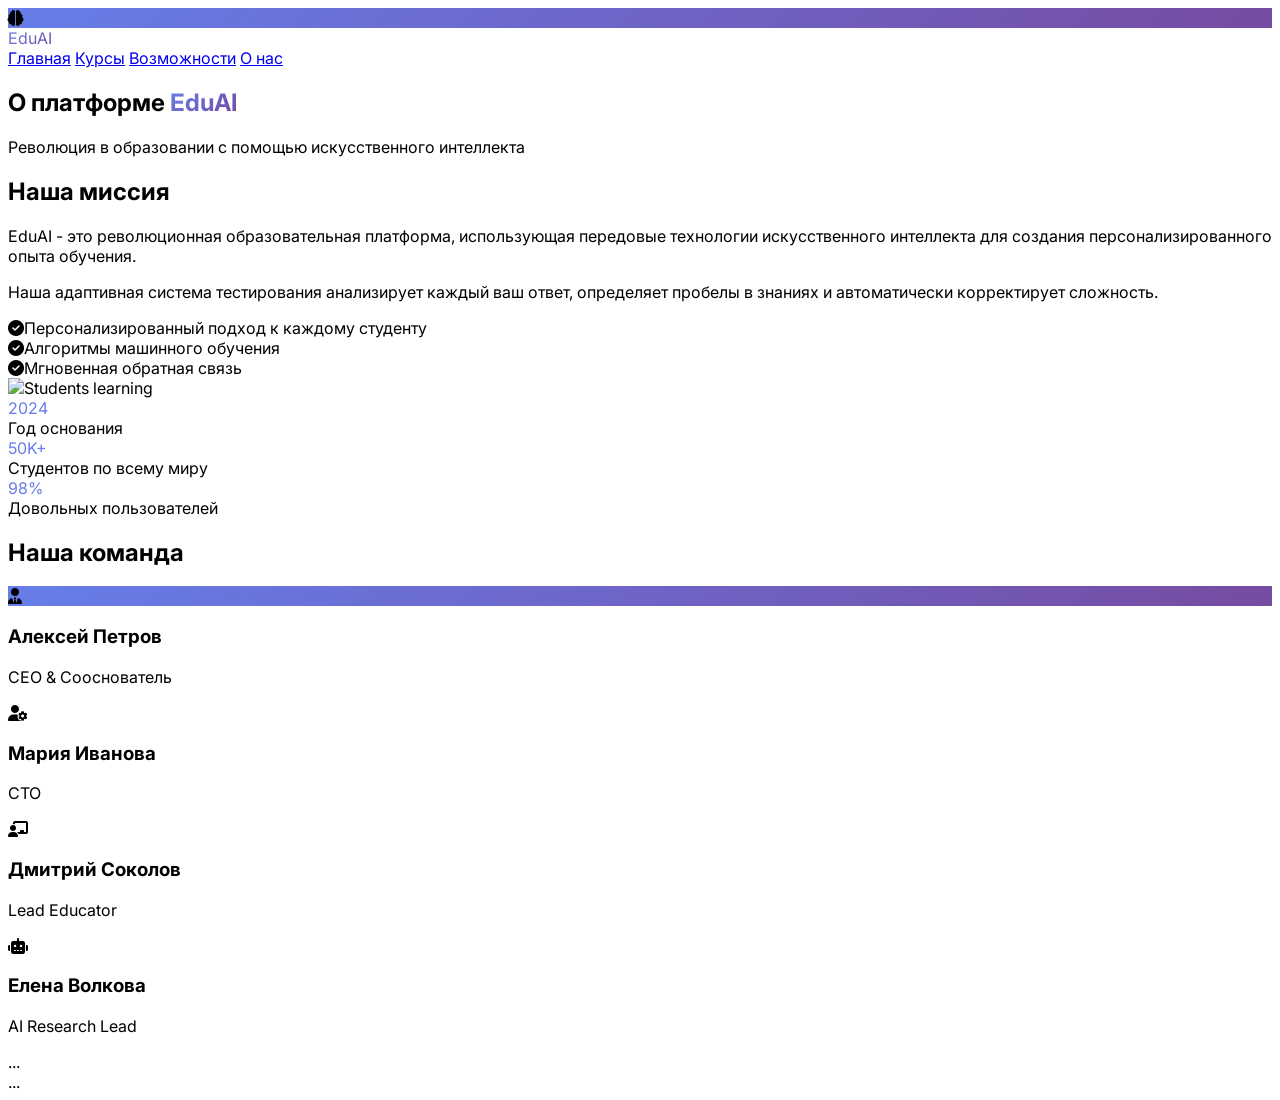
==== about.html @ 0e47fc03 "Add files via upload" ====
<!DOCTYPE html>
<html lang="ru">
<head>
    <meta charset="UTF-8">
    <meta name="viewport" content="width=device-width, initial-scale=1.0">
    <title>EduAI - О нас</title>
    <script src="https://cdn.tailwindcss.com"></script>
    <link rel="stylesheet" href="https://cdnjs.cloudflare.com/ajax/libs/font-awesome/6.4.0/css/all.min.css">
    <link rel="stylesheet" href="style.css">
</head>
<body class="bg-gray-50">
    <nav class="fixed top-0 w-full bg-white shadow-md z-50">
        <div class="max-w-7xl mx-auto px-4 sm:px-6 lg:px-8">
            <div class="flex justify-between items-center h-16">
                <div class="flex items-center space-x-2">
                    <div class="w-10 h-10 gradient-bg rounded-lg flex items-center justify-center"><i class="fas fa-brain text-white text-xl"></i></div>
                    <span class="text-2xl font-bold gradient-text">EduAI</span>
                </div>
                <div class="hidden md:flex items-center space-x-8">
                    <a href="index.html" class="text-gray-700 hover:text-purple-600 transition">Главная</a>
                    <a href="courses.html" class="text-gray-700 hover:text-purple-600 transition">Курсы</a>
                    <a href="features.html" class="text-gray-700 hover:text-purple-600 transition">Возможности</a>
                    <a href="about.html" class="text-purple-600 font-medium">О нас</a>
                </div>
                <div class="flex items-center space-x-4" id="authButtons"></div>
            </div>
        </div>
    </nav>

    <div class="pt-16 min-h-screen">
        <section class="py-20 bg-gradient-to-b from-purple-50 to-white">
            <div class="max-w-7xl mx-auto px-4 sm:px-6 lg:px-8">
                <div class="text-center mb-16">
                    <h1 class="text-5xl font-bold mb-4">О платформе <span class="gradient-text">EduAI</span></h1>
                    <p class="text-xl text-gray-600">Революция в образовании с помощью искусственного интеллекта</p>
                </div>
                
                <div class="grid md:grid-cols-2 gap-12 items-center mb-20">
                    <div>
                        <h2 class="text-3xl font-bold mb-6">Наша миссия</h2>
                        <p class="text-gray-600 mb-6">EduAI - это революционная образовательная платформа, использующая передовые технологии искусственного интеллекта для создания персонализированного опыта обучения.</p>
                        <p class="text-gray-600 mb-6">Наша адаптивная система тестирования анализирует каждый ваш ответ, определяет пробелы в знаниях и автоматически корректирует сложность.</p>
                        <div class="space-y-4">
                            <div class="flex items-center space-x-3"><i class="fas fa-check-circle text-green-500 text-xl"></i><span>Персонализированный подход к каждому студенту</span></div>
                            <div class="flex items-center space-x-3"><i class="fas fa-check-circle text-green-500 text-xl"></i><span>Алгоритмы машинного обучения</span></div>
                            <div class="flex items-center space-x-3"><i class="fas fa-check-circle text-green-500 text-xl"></i><span>Мгновенная обратная связь</span></div>
                        </div>
                    </div>
                    <div class="relative">
                        <img src="https://images.unsplash.com/photo-1522202176988-66273c2fd55f?ixlib=rb-4.0.3&auto=format&fit=crop&w=1471&q=80" alt="Students learning" class="rounded-2xl shadow-2xl">
                    </div>
                </div>

                <div class="grid md:grid-cols-3 gap-8 text-center">
                    <div class="p-8 bg-white rounded-2xl shadow-md"><div class="text-5xl font-bold gradient-text mb-2">2024</div><div class="text-gray-600">Год основания</div></div>
                    <div class="p-8 bg-white rounded-2xl shadow-md"><div class="text-5xl font-bold gradient-text mb-2">50K+</div><div class="text-gray-600">Студентов по всему миру</div></div>
                    <div class="p-8 bg-white rounded-2xl shadow-md"><div class="text-5xl font-bold gradient-text mb-2">98%</div><div class="text-gray-600">Довольных пользователей</div></div>
                </div>
            </div>
        </section>

        <section class="py-20 bg-white">
            <div class="max-w-7xl mx-auto px-4 sm:px-6 lg:px-8">
                <h2 class="text-3xl font-bold text-center mb-12">Наша команда</h2>
                <div class="grid md:grid-cols-4 gap-8">
                    <div class="text-center">
                        <div class="w-32 h-32 mx-auto mb-4 gradient-bg rounded-full flex items-center justify-center"><i class="fas fa-user-tie text-white text-4xl"></i></div>
                        <h3 class="text-xl font-bold">Алексей Петров</h3>
                        <p class="text-gray-600">CEO & Сооснователь</p>
                    </div>
                    <div class="text-center">
                        <div class="w-32 h-32 mx-auto mb-4 bg-blue-500 rounded-full flex items-center justify-center"><i class="fas fa-user-cog text-white text-4xl"></i></div>
                        <h3 class="text-xl font-bold">Мария Иванова</h3>
                        <p class="text-gray-600">CTO</p>
                    </div>
                    <div class="text-center">
                        <div class="w-32 h-32 mx-auto mb-4 bg-green-500 rounded-full flex items-center justify-center"><i class="fas fa-chalkboard-teacher text-white text-4xl"></i></div>
                        <h3 class="text-xl font-bold">Дмитрий Соколов</h3>
                        <p class="text-gray-600">Lead Educator</p>
                    </div>
                    <div class="text-center">
                        <div class="w-32 h-32 mx-auto mb-4 bg-purple-500 rounded-full flex items-center justify-center"><i class="fas fa-robot text-white text-4xl"></i></div>
                        <h3 class="text-xl font-bold">Елена Волкова</h3>
                        <p class="text-gray-600">AI Research Lead</p>
                    </div>
                </div>
            </div>
        </section>
    </div>

    <!-- Auth Modals (same as in index.html) -->
    <div id="loginModal" class="hidden fixed inset-0 bg-black bg-opacity-50 z-50 flex items-center justify-center p-4">...</div>
    <div id="registerModal" class="hidden fixed inset-0 bg-black bg-opacity-50 z-50 flex items-center justify-center p-4">...</div>

    <script src="script.js"></script>
</body>
</html>
---- style.css ----
@import url('https://fonts.googleapis.com/css2?family=Inter:wght@300;400;500;600;700;800&display=swap');

* {
    font-family: 'Inter', sans-serif;
}

.gradient-bg {
    background: linear-gradient(135deg, #667eea 0%, #764ba2 100%);
}

.gradient-text {
    background: linear-gradient(135deg, #667eea 0%, #764ba2 100%);
    -webkit-background-clip: text;
    -webkit-text-fill-color: transparent;
    background-clip: text;
}

.card-hover {
    transition: all 0.3s ease;
}

.card-hover:hover {
    transform: translateY(-8px);
    box-shadow: 0 20px 40px rgba(0,0,0,0.1);
}

.animate-float {
    animation: float 6s ease-in-out infinite;
}

@keyframes float {
    0%, 100% { transform: translateY(0px); }
    50% { transform: translateY(-20px); }
}

.animate-pulse-slow {
    animation: pulse 3s cubic-bezier(0.4, 0, 0.6, 1) infinite;
}

.glass-effect {
    background: rgba(255, 255, 255, 0.1);
    backdrop-filter: blur(10px);
    border: 1px solid rgba(255, 255, 255, 0.2);
}

.fade-in {
    animation: fadeIn 0.5s ease-in;
}

@keyframes fadeIn {
    from { opacity: 0; transform: translateY(20px); }
    to { opacity: 1; transform: translateY(0); }
}

.question-transition {
    animation: questionSlide 0.4s ease-out;
}

@keyframes questionSlide {
    from { opacity: 0; transform: translateX(50px); }
    to { opacity: 1; transform: translateX(0); }
}

.correct-answer {
    animation: correctPulse 0.6s ease;
}

@keyframes correctPulse {
    0%, 100% { transform: scale(1); }
    50% { transform: scale(1.05); background-color: #10b981; }
}

.wrong-answer {
    animation: wrongShake 0.5s ease;
}

@keyframes wrongShake {
    0%, 100% { transform: translateX(0); }
    25% { transform: translateX(-10px); }
    75% { transform: translateX(10px); }
}

.ai-thinking {
    animation: thinking 1.5s ease-in-out infinite;
}

@keyframes thinking {
    0%, 100% { opacity: 0.4; }
    50% { opacity: 1; }
}

::-webkit-scrollbar {
    width: 8px;
}

::-webkit-scrollbar-track {
    background: #f1f1f1;
}

::-webkit-scrollbar-thumb {
    background: #667eea;
    border-radius: 4px;
}

::-webkit-scrollbar-thumb:hover {
    background: #764ba2;
}
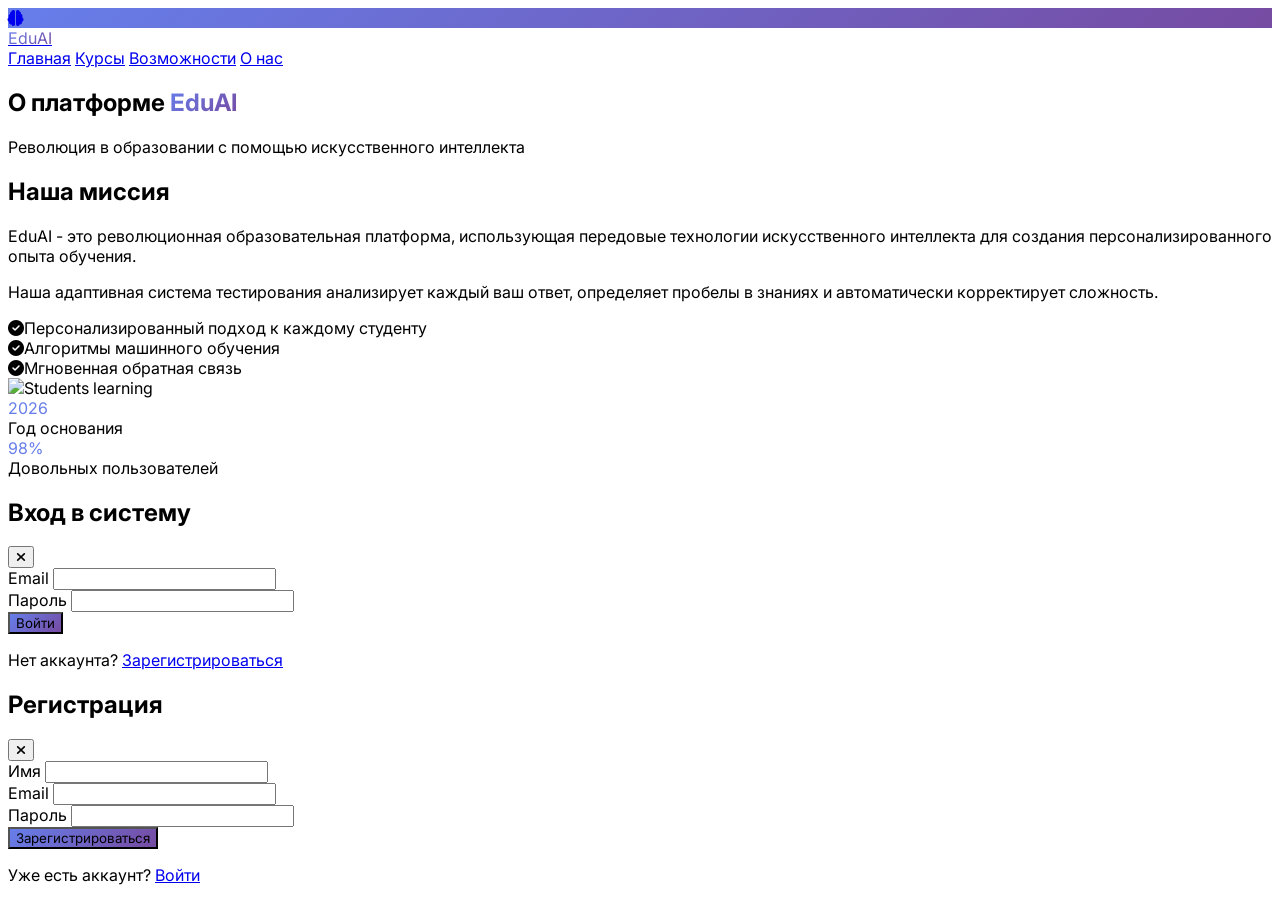
==== commit 9e09d86f: "Update about.html" ====
--- a/about.html
+++ b/about.html
@@ -12,10 +12,12 @@
     <nav class="fixed top-0 w-full bg-white shadow-md z-50">
         <div class="max-w-7xl mx-auto px-4 sm:px-6 lg:px-8">
             <div class="flex justify-between items-center h-16">
-                <div class="flex items-center space-x-2">
-                    <div class="w-10 h-10 gradient-bg rounded-lg flex items-center justify-center"><i class="fas fa-brain text-white text-xl"></i></div>
-                    <span class="text-2xl font-bold gradient-text">EduAI</span>
-                </div>
+                <a href="index.html" class="flex items-center space-x-2 hover:opacity-80 transition">
+    <div class="w-10 h-10 gradient-bg rounded-lg flex items-center justify-center">
+        <i class="fas fa-brain text-white text-xl"></i>
+    </div>
+    <span class="text-2xl font-bold gradient-text">EduAI</span>
+</a>
                 <div class="hidden md:flex items-center space-x-8">
                     <a href="index.html" class="text-gray-700 hover:text-purple-600 transition">Главная</a>
                     <a href="courses.html" class="text-gray-700 hover:text-purple-600 transition">Курсы</a>
@@ -52,46 +54,62 @@
                 </div>
 
                 <div class="grid md:grid-cols-3 gap-8 text-center">
-                    <div class="p-8 bg-white rounded-2xl shadow-md"><div class="text-5xl font-bold gradient-text mb-2">2024</div><div class="text-gray-600">Год основания</div></div>
-                    <div class="p-8 bg-white rounded-2xl shadow-md"><div class="text-5xl font-bold gradient-text mb-2">50K+</div><div class="text-gray-600">Студентов по всему миру</div></div>
+                    <div class="p-8 bg-white rounded-2xl shadow-md"><div class="text-5xl font-bold gradient-text mb-2">2026</div><div class="text-gray-600">Год основания</div></div>
                     <div class="p-8 bg-white rounded-2xl shadow-md"><div class="text-5xl font-bold gradient-text mb-2">98%</div><div class="text-gray-600">Довольных пользователей</div></div>
-                </div>
-            </div>
-        </section>
-
-        <section class="py-20 bg-white">
-            <div class="max-w-7xl mx-auto px-4 sm:px-6 lg:px-8">
-                <h2 class="text-3xl font-bold text-center mb-12">Наша команда</h2>
-                <div class="grid md:grid-cols-4 gap-8">
-                    <div class="text-center">
-                        <div class="w-32 h-32 mx-auto mb-4 gradient-bg rounded-full flex items-center justify-center"><i class="fas fa-user-tie text-white text-4xl"></i></div>
-                        <h3 class="text-xl font-bold">Алексей Петров</h3>
-                        <p class="text-gray-600">CEO & Сооснователь</p>
-                    </div>
-                    <div class="text-center">
-                        <div class="w-32 h-32 mx-auto mb-4 bg-blue-500 rounded-full flex items-center justify-center"><i class="fas fa-user-cog text-white text-4xl"></i></div>
-                        <h3 class="text-xl font-bold">Мария Иванова</h3>
-                        <p class="text-gray-600">CTO</p>
-                    </div>
-                    <div class="text-center">
-                        <div class="w-32 h-32 mx-auto mb-4 bg-green-500 rounded-full flex items-center justify-center"><i class="fas fa-chalkboard-teacher text-white text-4xl"></i></div>
-                        <h3 class="text-xl font-bold">Дмитрий Соколов</h3>
-                        <p class="text-gray-600">Lead Educator</p>
-                    </div>
-                    <div class="text-center">
-                        <div class="w-32 h-32 mx-auto mb-4 bg-purple-500 rounded-full flex items-center justify-center"><i class="fas fa-robot text-white text-4xl"></i></div>
-                        <h3 class="text-xl font-bold">Елена Волкова</h3>
-                        <p class="text-gray-600">AI Research Lead</p>
-                    </div>
                 </div>
             </div>
         </section>
     </div>
 
-    <!-- Auth Modals (same as in index.html) -->
-    <div id="loginModal" class="hidden fixed inset-0 bg-black bg-opacity-50 z-50 flex items-center justify-center p-4">...</div>
-    <div id="registerModal" class="hidden fixed inset-0 bg-black bg-opacity-50 z-50 flex items-center justify-center p-4">...</div>
+<div id="loginModal" class="hidden fixed inset-0 bg-black bg-opacity-50 z-50 flex items-center justify-center p-4">
+    <div class="bg-white rounded-2xl max-w-md w-full p-8 fade-in">
+        <div class="flex justify-between items-center mb-6">
+            <h2 class="text-2xl font-bold">Вход в систему</h2>
+            <button onclick="closeModal('loginModal')" class="text-gray-400 hover:text-gray-600"><i class="fas fa-times text-xl"></i></button>
+        </div>
+        <form onsubmit="handleLogin(event)">
+            <div class="mb-4">
+                <label class="block text-sm font-medium mb-2">Email</label>
+                <input type="email" id="loginEmail" required class="w-full px-4 py-3 border border-gray-300 rounded-lg focus:ring-2 focus:ring-purple-600 focus:border-transparent outline-none">
+            </div>
+            <div class="mb-6">
+                <label class="block text-sm font-medium mb-2">Пароль</label>
+                <input type="password" id="loginPassword" required class="w-full px-4 py-3 border border-gray-300 rounded-lg focus:ring-2 focus:ring-purple-600 focus:border-transparent outline-none">
+            </div>
+            <button type="submit" class="w-full py-3 gradient-bg text-white rounded-lg font-medium hover:shadow-lg transition">Войти</button>
+        </form>
+        <p class="text-center mt-4 text-sm text-gray-600">Нет аккаунта? <a href="#" onclick="switchToRegister()" class="text-purple-600 font-medium">Зарегистрироваться</a></p>
+    </div>
+</div>
 
-    <script src="script.js"></script>
+<div id="registerModal" class="hidden fixed inset-0 bg-black bg-opacity-50 z-50 flex items-center justify-center p-4">
+    <div class="bg-white rounded-2xl max-w-md w-full p-8 fade-in">
+        <div class="flex justify-between items-center mb-6">
+            <h2 class="text-2xl font-bold">Регистрация</h2>
+            <button onclick="closeModal('registerModal')" class="text-gray-400 hover:text-gray-600"><i class="fas fa-times text-xl"></i></button>
+        </div>
+        <form onsubmit="handleRegister(event)">
+            <div class="mb-4">
+                <label class="block text-sm font-medium mb-2">Имя</label>
+                <input type="text" id="registerName" required class="w-full px-4 py-3 border border-gray-300 rounded-lg focus:ring-2 focus:ring-purple-600 focus:border-transparent outline-none">
+            </div>
+            <div class="mb-4">
+                <label class="block text-sm font-medium mb-2">Email</label>
+                <input type="email" id="registerEmail" required class="w-full px-4 py-3 border border-gray-300 rounded-lg focus:ring-2 focus:ring-purple-600 focus:border-transparent outline-none">
+            </div>
+            <div class="mb-6">
+                <label class="block text-sm font-medium mb-2">Пароль</label>
+                <input type="password" id="registerPassword" required class="w-full px-4 py-3 border border-gray-300 rounded-lg focus:ring-2 focus:ring-purple-600 focus:border-transparent outline-none">
+            </div>
+            <button type="submit" class="w-full py-3 gradient-bg text-white rounded-lg font-medium hover:shadow-lg transition">Зарегистрироваться</button>
+        </form>
+        <p class="text-center mt-4 text-sm text-gray-600">Уже есть аккаунт? <a href="#" onclick="switchToLogin()" class="text-purple-600 font-medium">Войти</a></p>
+    </div>
+</div>
+
+<script src="https://www.gstatic.com/firebasejs/9.22.0/firebase-app-compat.js"></script>
+<script src="https://www.gstatic.com/firebasejs/9.22.0/firebase-auth-compat.js"></script>
+<script src="https://www.gstatic.com/firebasejs/9.22.0/firebase-firestore-compat.js"></script>
+<script src="script.js"></script>
 </body>
-</html>+</html>
